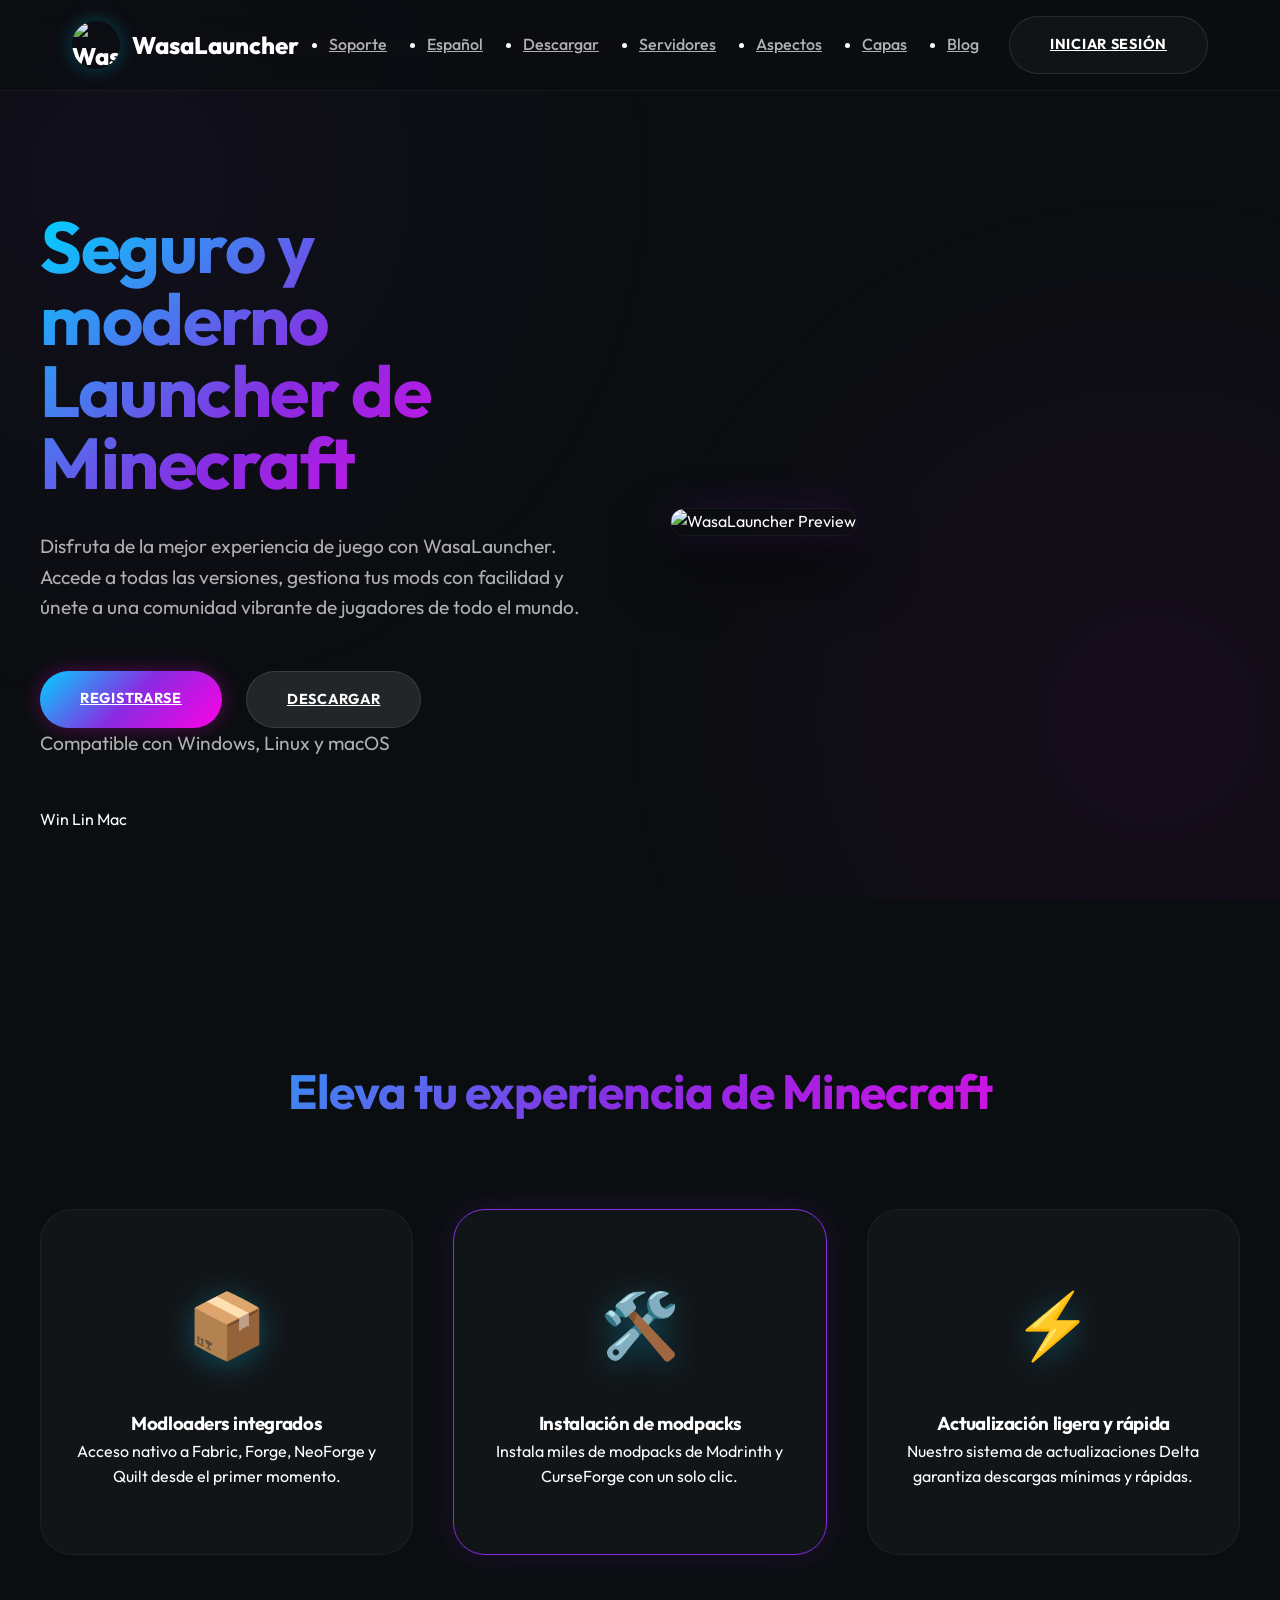
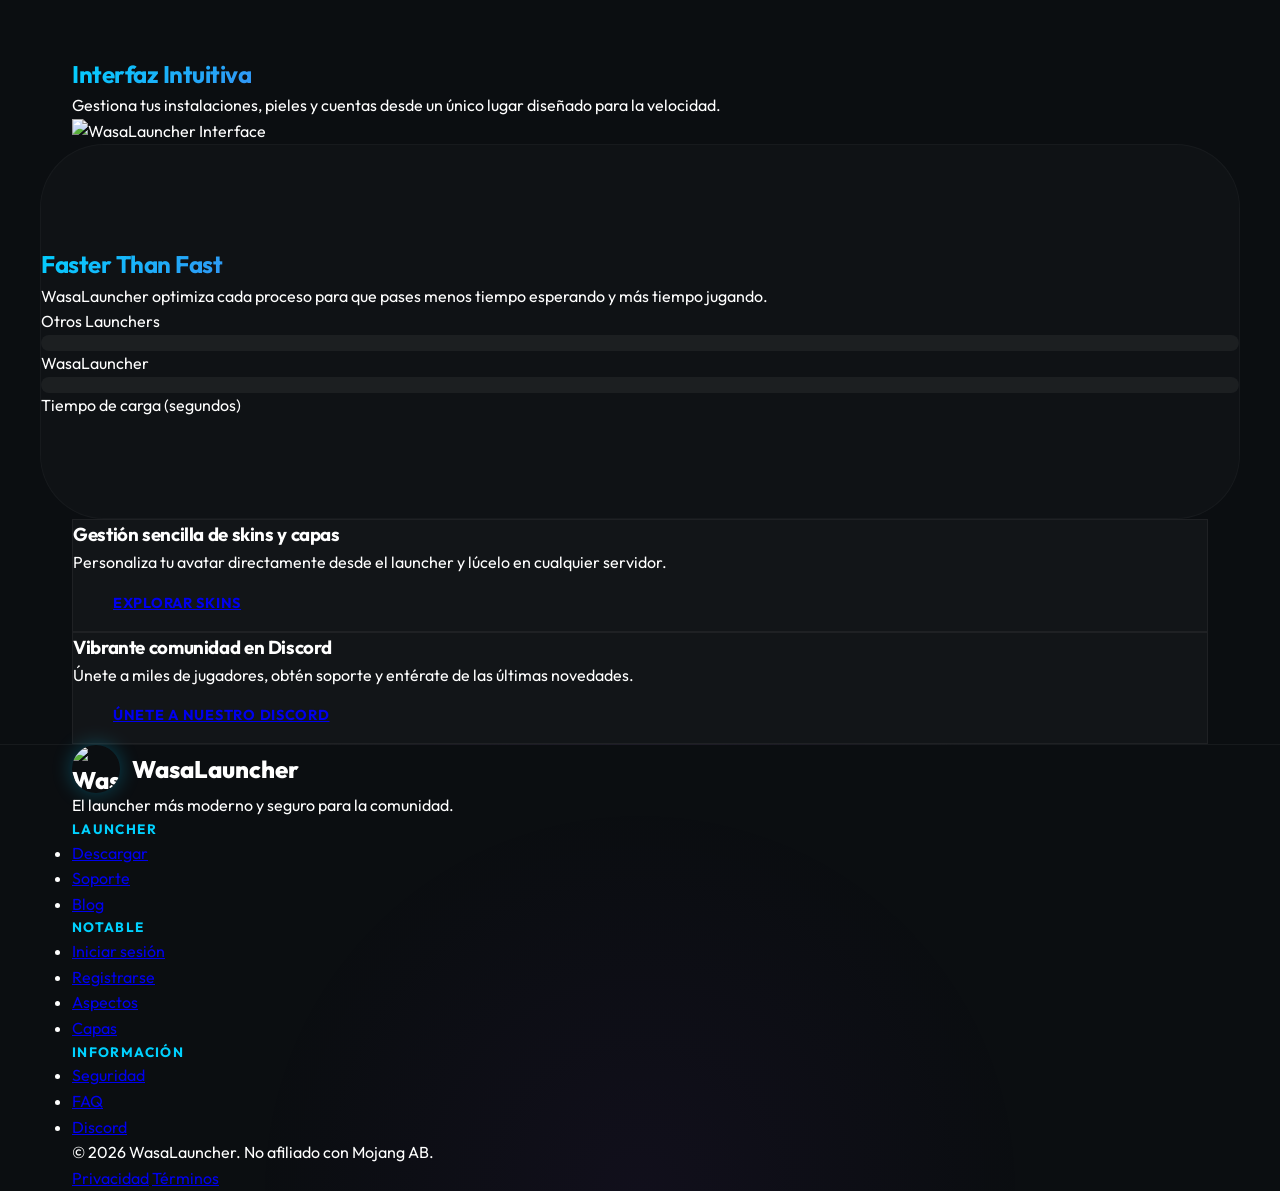
==== index.html @ fb7c4995 "Add files via upload" ====
<!DOCTYPE html>
<html lang="es">
<head>
    <meta charset="UTF-8">
    <meta name="viewport" content="width=device-width, initial-scale=1.0">
    <title>WasaLauncher | Seguro y moderno Launcher de Minecraft</title>
    <link rel="stylesheet" href="style.css">
    <link rel="preconnect" href="https://fonts.googleapis.com">
    <link rel="preconnect" href="https://fonts.gstatic.com" crossorigin>
    <link href="https://fonts.googleapis.com/css2?family=Outfit:wght@300;400;600;700&display=swap" rel="stylesheet">
    <script src="https://kit.fontawesome.com/your-code.js" crossorigin="anonymous"></script> <!-- Placeholder for icons -->
    <meta name="description" content="Descarga WasaLauncher, el launcher de Minecraft más seguro y moderno. Compatible con modloaders, modpacks e instalaciones personalizadas.">
</head>
<body>
    <header class="header">
        <nav class="nav container">
            <div class="logo">
                <img src="assets/logo.png" alt="WasaLauncher Logo">
                <span>WasaLauncher</span>
            </div>
            <ul class="nav-links">
                <li><a href="#">Soporte</a></li>
                <li class="dropdown"><a href="#">Español</a></li>
                <li><a href="#download">Descargar</a></li>
                <li><a href="#">Servidores</a></li>
                <li><a href="#">Aspectos</a></li>
                <li><a href="#">Capas</a></li>
                <li><a href="#">Blog</a></li>
            </ul>
            <div class="nav-auth">
                <a href="#" class="btn btn-login">Iniciar sesión</a>
            </div>
        </nav>
    </header>

    <main>
        <!-- Hero Section -->
        <section class="hero container">
            <div class="hero-content">
                <h1 class="gradient-text">Seguro y moderno Launcher de Minecraft</h1>
                <p>Disfruta de la mejor experiencia de juego con WasaLauncher. Accede a todas las versiones, gestiona tus mods con facilidad y únete a una comunidad vibrante de jugadores de todo el mundo.</p>
                <div class="hero-btns">
                    <a href="#" class="btn btn-primary">Registrarse</a>
                    <a href="#download" class="btn btn-secondary">Descargar</a>
                </div>
                <div class="hero-compatibility">
                    <p>Compatible con Windows, Linux y macOS</p>
                    <div class="os-icons">
                        <!-- Simplified OS icons -->
                        <span class="os">Win</span>
                        <span class="os">Lin</span>
                        <span class="os">Mac</span>
                    </div>
                </div>
            </div>
            <div class="hero-image">
                <img src="assets/preview.png" alt="WasaLauncher Preview">
            </div>
        </section>

        <!-- Features Section -->
        <section class="features container">
            <h2 class="section-title gradient-text">Eleva tu experiencia de Minecraft</h2>
            <div class="features-grid">
                <div class="feature-card">
                    <div class="feature-icon">📦</div>
                    <h3>Modloaders integrados</h3>
                    <p>Acceso nativo a Fabric, Forge, NeoForge y Quilt desde el primer momento.</p>
                </div>
                <div class="feature-card highlighted">
                    <div class="feature-icon">🛠️</div>
                    <h3>Instalación de modpacks</h3>
                    <p>Instala miles de modpacks de Modrinth y CurseForge con un solo clic.</p>
                </div>
                <div class="feature-card">
                    <div class="feature-icon">⚡</div>
                    <h3>Actualización ligera y rápida</h3>
                    <p>Nuestro sistema de actualizaciones Delta garantiza descargas mínimas y rápidas.</p>
                </div>
            </div>
        </section>

        <!-- Preview Section -->
        <section class="preview-demo container">
            <div class="preview-text">
                <h2 class="gradient-text">Interfaz Intuitiva</h2>
                <p>Gestiona tus instalaciones, pieles y cuentas desde un único lugar diseñado para la velocidad.</p>
            </div>
            <div class="preview-gallery">
                <img src="assets/preview.png" alt="WasaLauncher Interface">
            </div>
        </section>

        <!-- Faster Than Fast Section -->
        <section class="stats container">
            <div class="stats-content">
                <h2 class="gradient-text">Faster Than Fast</h2>
                <p>WasaLauncher optimiza cada proceso para que pases menos tiempo esperando y más tiempo jugando.</p>
                <div class="chart-container">
                    <div class="bar-group">
                        <label>Otros Launchers</label>
                        <div class="bar-outer">
                            <div class="bar-inner others" style="width: 80%;"></div>
                        </div>
                    </div>
                    <div class="bar-group">
                        <label>WasaLauncher</label>
                        <div class="bar-outer">
                            <div class="bar-inner wasa" style="width: 25%;"></div>
                        </div>
                    </div>
                    <span class="chart-note">Tiempo de carga (segundos)</span>
                </div>
            </div>
        </section>

        <!-- Community & Support -->
        <section class="community container">
            <div class="community-grid">
                <div class="comm-card skins">
                    <div class="comm-content">
                        <h3>Gestión sencilla de skins y capas</h3>
                        <p>Personaliza tu avatar directamente desde el launcher y lúcelo en cualquier servidor.</p>
                        <a href="#" class="btn btn-outline">Explorar skins</a>
                    </div>
                </div>
                <div class="comm-card discord">
                    <div class="comm-content">
                        <h3>Vibrante comunidad en Discord</h3>
                        <p>Únete a miles de jugadores, obtén soporte y entérate de las últimas novedades.</p>
                        <a href="#" class="btn btn-discord">Únete a nuestro Discord</a>
                    </div>
                </div>
            </div>
        </section>
    </main>

    <footer class="footer">
        <div class="container footer-grid">
            <div class="footer-brand">
                <div class="logo">
                    <img src="assets/logo.png" alt="WasaLauncher Logo">
                    <span>WasaLauncher</span>
                </div>
                <p>El launcher más moderno y seguro para la comunidad.</p>
                <div class="social-icons">
                    <!-- Icons here -->
                </div>
            </div>
            <div class="footer-links">
                <h4>Launcher</h4>
                <ul>
                    <li><a href="#">Descargar</a></li>
                    <li><a href="#">Soporte</a></li>
                    <li><a href="#">Blog</a></li>
                </ul>
            </div>
            <div class="footer-links">
                <h4>Notable</h4>
                <ul>
                    <li><a href="#">Iniciar sesión</a></li>
                    <li><a href="#">Registrarse</a></li>
                    <li><a href="#">Aspectos</a></li>
                    <li><a href="#">Capas</a></li>
                </ul>
            </div>
            <div class="footer-links">
                <h4>Información</h4>
                <ul>
                    <li><a href="#">Seguridad</a></li>
                    <li><a href="#">FAQ</a></li>
                    <li><a href="#">Discord</a></li>
                </ul>
            </div>
        </div>
        <div class="footer-bottom container">
            <p>&copy; 2026 WasaLauncher. No afiliado con Mojang AB.</p>
            <div class="legal-links">
                <a href="#">Privacidad</a>
                <a href="#">Términos</a>
            </div>
        </div>
    </footer>
</body>
</html>
---- style.css ----
:root {
    /* New Vibrant Gaming Palette */
    --brand-pink: #FF00E5;
    --brand-purple: #8A2BE2;
    --brand-blue: #00D1FF;
    --brand-gradient: linear-gradient(135deg, var(--brand-blue), var(--brand-purple), var(--brand-pink));
    
    --bg-darkest: #0B0E11;
    --bg-surface: rgba(255, 255, 255, 0.03);
    --bg-surface-hover: rgba(255, 255, 255, 0.08);
    
    --text-primary: #FFFFFF;
    --text-secondary: #B0B0B0;
    --text-muted: #707070;
    
    --transition-fast: 0.2s ease;
    --transition-smooth: 0.4s cubic-bezier(0.16, 1, 0.3, 1);
    --radius-full: 9999px;
    --radius-card: 32px;
    
    --glow-pink: 0 0 20px rgba(255, 0, 229, 0.3);
    --glow-blue: 0 0 20px rgba(0, 209, 255, 0.3);
}

* {
    margin: 0;
    padding: 0;
    box-sizing: border-box;
    cursor: default;
}

a, button, .btn {
    cursor: pointer;
}

body {
    font-family: 'Outfit', sans-serif;
    background-color: var(--bg-darkest);
    color: var(--text-primary);
    line-height: 1.6;
    overflow-x: hidden;
    scroll-behavior: smooth;
}

/* Background Effects */
body::before {
    content: '';
    position: fixed;
    top: 0;
    left: 0;
    width: 100%;
    height: 100%;
    background: 
        radial-gradient(circle at 10% 20%, rgba(138, 43, 226, 0.05) 0%, transparent 40%),
        radial-gradient(circle at 90% 80%, rgba(255, 0, 229, 0.05) 0%, transparent 40%);
    pointer-events: none;
    z-index: -1;
}

.container {
    max-width: 1200px;
    margin: 0 auto;
    padding: 0 2rem;
}

/* Typography Enhancements */
h1, h2, h3 {
    font-weight: 700;
    letter-spacing: -0.02em;
}

.gradient-text {
    background: var(--brand-gradient);
    -webkit-background-clip: text;
    -webkit-text-fill-color: transparent;
    background-clip: text;
}

/* Header & Nav */
.header {
    background: rgba(11, 14, 17, 0.7);
    backdrop-filter: blur(20px);
    position: sticky;
    top: 0;
    z-index: 1000;
    border-bottom: 1px solid rgba(255, 255, 255, 0.05);
}

.nav {
    display: flex;
    justify-content: space-between;
    align-items: center;
    height: 90px;
}

.logo {
    display: flex;
    align-items: center;
    gap: 12px;
    font-size: 1.5rem;
    font-weight: 800;
}

.logo img {
    height: 48px;
    width: 48px;
    border-radius: 50%;
    box-shadow: var(--glow-blue);
}

.nav-links {
    display: flex;
    gap: 2.5rem;
}

.nav-links a {
    color: var(--text-secondary);
    font-size: 1rem;
    font-weight: 500;
}

.nav-links a:hover {
    color: var(--text-primary);
    text-shadow: 0 0 10px rgba(255, 255, 255, 0.3);
}

/* Buttons */
.btn {
    display: inline-block;
    padding: 1rem 2.5rem;
    border-radius: var(--radius-full);
    font-weight: 700;
    transition: var(--transition-smooth);
    border: none;
    text-transform: uppercase;
    font-size: 0.9rem;
    letter-spacing: 0.05em;
}

.btn-login {
    background: var(--bg-surface);
    border: 1px solid rgba(255, 255, 255, 0.1);
    color: var(--text-primary);
}

.btn-login:hover {
    background: var(--bg-surface-hover);
    border-color: rgba(255, 255, 255, 0.2);
}

.btn-primary {
    background: var(--brand-gradient);
    color: white;
    box-shadow: var(--glow-pink);
}

.btn-primary:hover {
    transform: translateY(-3px) scale(1.02);
    box-shadow: 0 10px 30px rgba(138, 43, 226, 0.4);
}

.btn-secondary {
    background: rgba(255, 255, 255, 0.1);
    backdrop-filter: blur(10px);
    color: white;
    border: 1px solid rgba(255, 255, 255, 0.1);
}

.btn-secondary:hover {
    background: rgba(255, 255, 255, 0.15);
    transform: translateY(-3px);
}

/* Hero Section */
.hero {
    padding: 120px 0;
    display: grid;
    grid-template-columns: 1fr 1fr;
    align-items: center;
    gap: 60px;
}

.hero-content h1 {
    font-size: 4.5rem;
    line-height: 1;
    margin-bottom: 2rem;
}

.hero-content p {
    font-size: 1.2rem;
    color: var(--text-secondary);
    margin-bottom: 3rem;
    max-width: 550px;
}

.hero-btns {
    display: flex;
    gap: 1.5rem;
}

.hero-image img {
    border-radius: var(--radius-card);
    box-shadow: 0 30px 60px rgba(0,0,0,0.8), 0 0 40px rgba(138, 43, 226, 0.2);
    border: 1px solid rgba(255, 255, 255, 0.05);
}

/* Features Gallery */
.features {
    padding: 100px 0;
}

.section-title {
    text-align: center;
    font-size: 3rem;
    margin-bottom: 5rem;
}

.features-grid {
    display: grid;
    grid-template-columns: repeat(3, 1fr);
    gap: 2.5rem;
}

.feature-card {
    background: var(--bg-surface);
    padding: 4rem 2rem;
    border-radius: var(--radius-card);
    border: 1px solid rgba(255, 255, 255, 0.05);
    backdrop-filter: blur(10px);
    text-align: center;
    transition: var(--transition-smooth);
    position: relative;
    overflow: hidden;
}

.feature-card::before {
    content: '';
    position: absolute;
    top: 0;
    left: 0;
    width: 100%;
    height: 100%;
    background: var(--brand-gradient);
    opacity: 0;
    transition: var(--transition-smooth);
    z-index: -1;
}

.feature-card:hover {
    transform: translateY(-15px);
    border-color: rgba(255, 255, 255, 0.2);
    box-shadow: 0 20px 40px rgba(0,0,0,0.4);
}

.feature-card.highlighted {
    border: 1px solid var(--brand-purple);
    box-shadow: 0 0 30px rgba(138, 43, 226, 0.15);
}

.feature-icon {
    font-size: 4rem;
    margin-bottom: 2rem;
    filter: drop-shadow(0 5px 15px rgba(0, 209, 255, 0.3));
}

/* Stats (Chart) */
.stats {
    padding: 100px 0;
    background: rgba(255, 255, 255, 0.02);
    border-radius: 64px;
    border: 1px solid rgba(255, 255, 255, 0.03);
}

.bar-outer {
    background: rgba(255, 255, 255, 0.05);
    height: 16px;
    border-radius: 8px;
}

.bar-inner.wasa {
    background: var(--brand-gradient);
    box-shadow: 0 0 20px rgba(255, 0, 229, 0.4);
}

/* Community & Footer */
.comm-card {
    background: var(--bg-surface);
    border: 1px solid rgba(255, 255, 255, 0.05);
    overflow: hidden;
    position: relative;
}

.comm-card.discord:hover {
    border-color: #5865F2;
    box-shadow: 0 0 30px rgba(88, 101, 242, 0.2);
}

.footer {
    border-top: 1px solid rgba(255, 255, 255, 0.05);
    background: radial-gradient(circle at bottom, rgba(138, 43, 226, 0.05) 0%, transparent 50%);
}

.footer h4 {
    color: var(--brand-blue);
    text-transform: uppercase;
    font-size: 0.85rem;
    letter-spacing: 0.1em;
}

/* Responsive Overrides */
@media (max-width: 992px) {
    .hero { grid-template-columns: 1fr; text-align: center; }
    .hero-content h1 { font-size: 3rem; }
    .hero-btns { justify-content: center; }
}
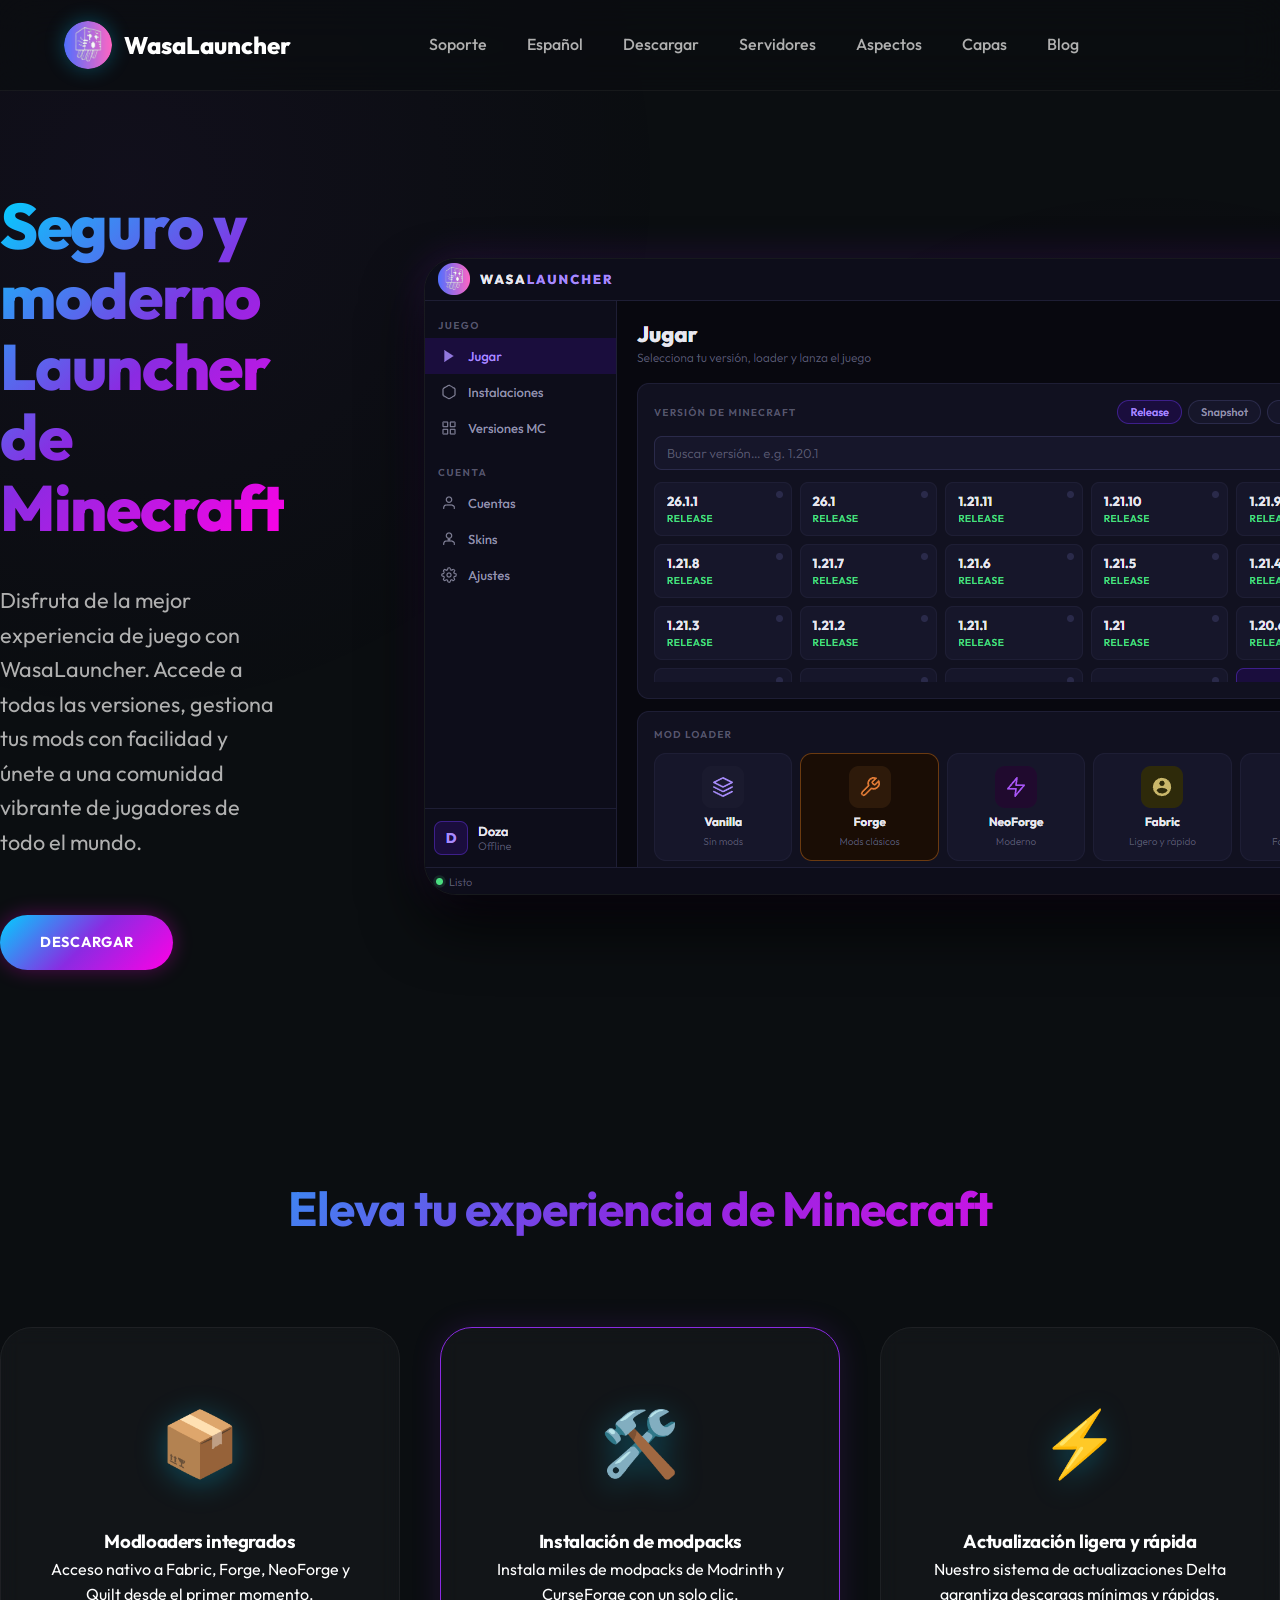
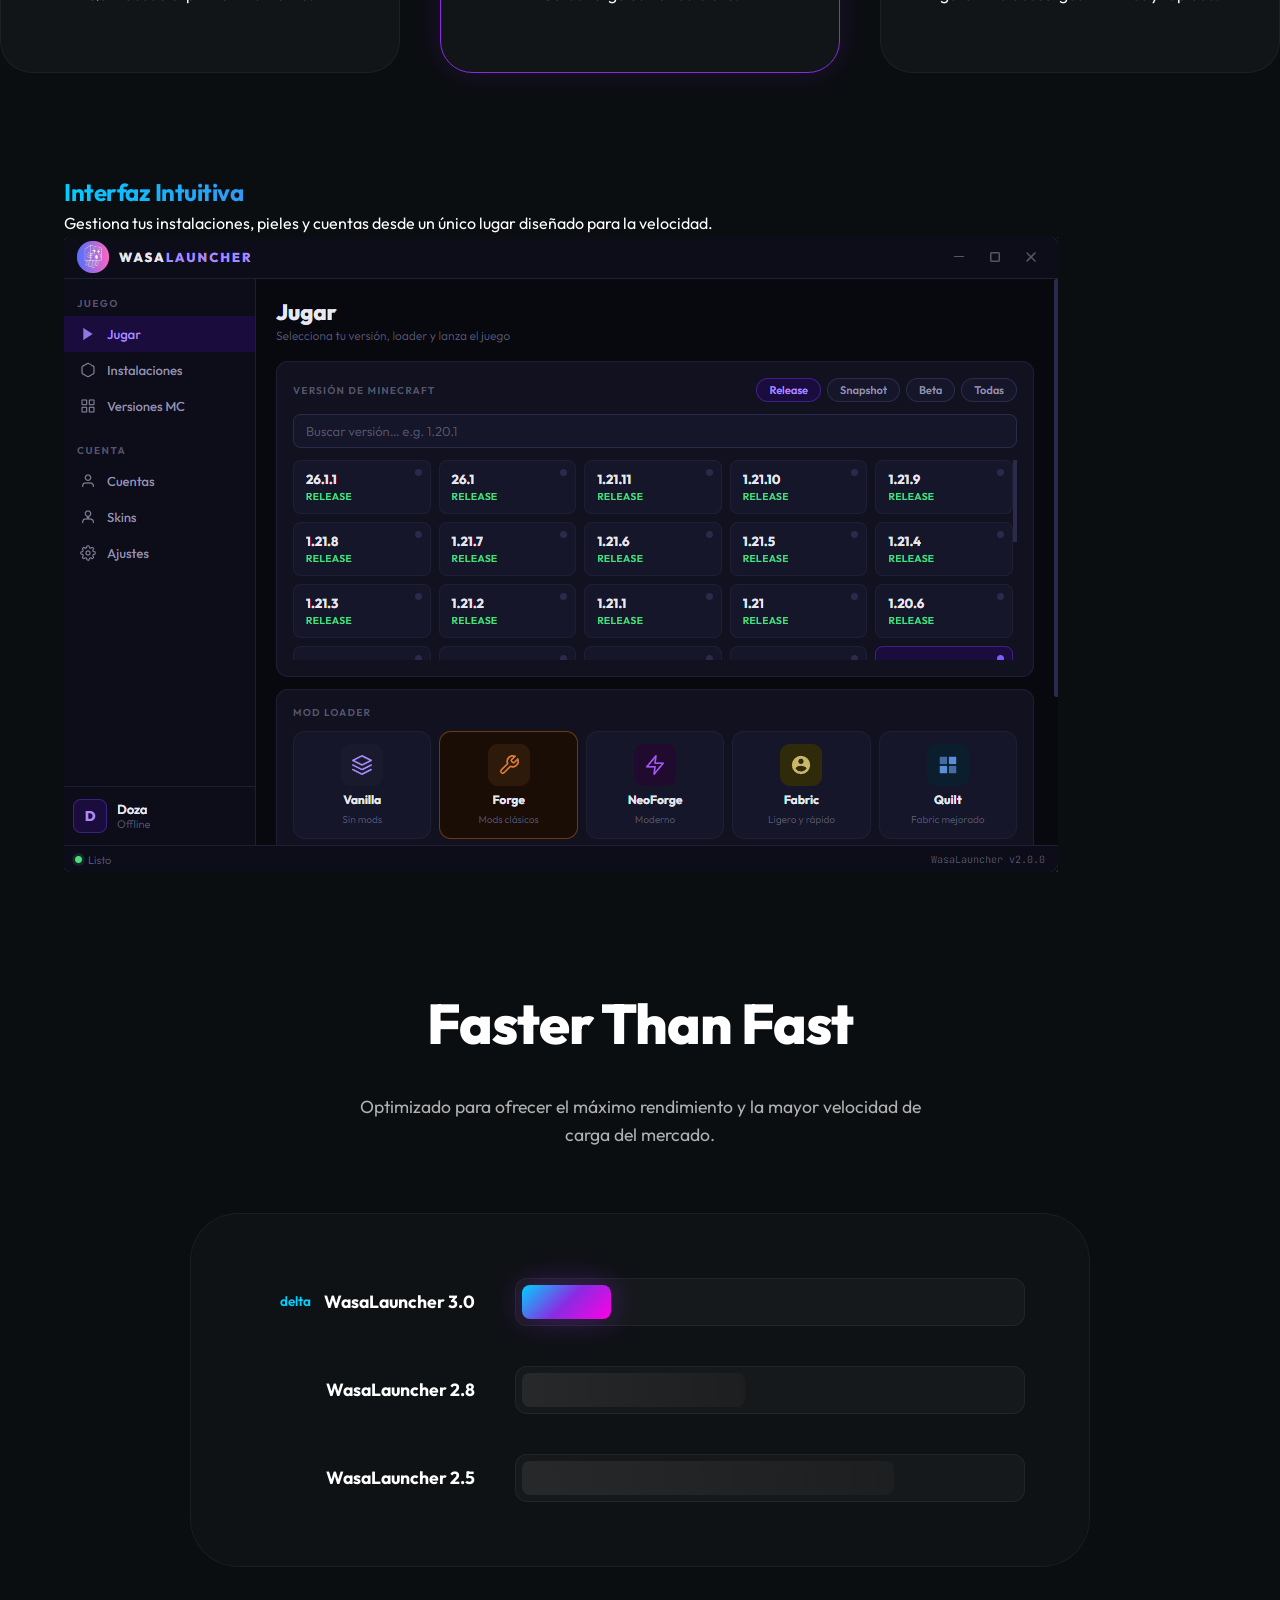
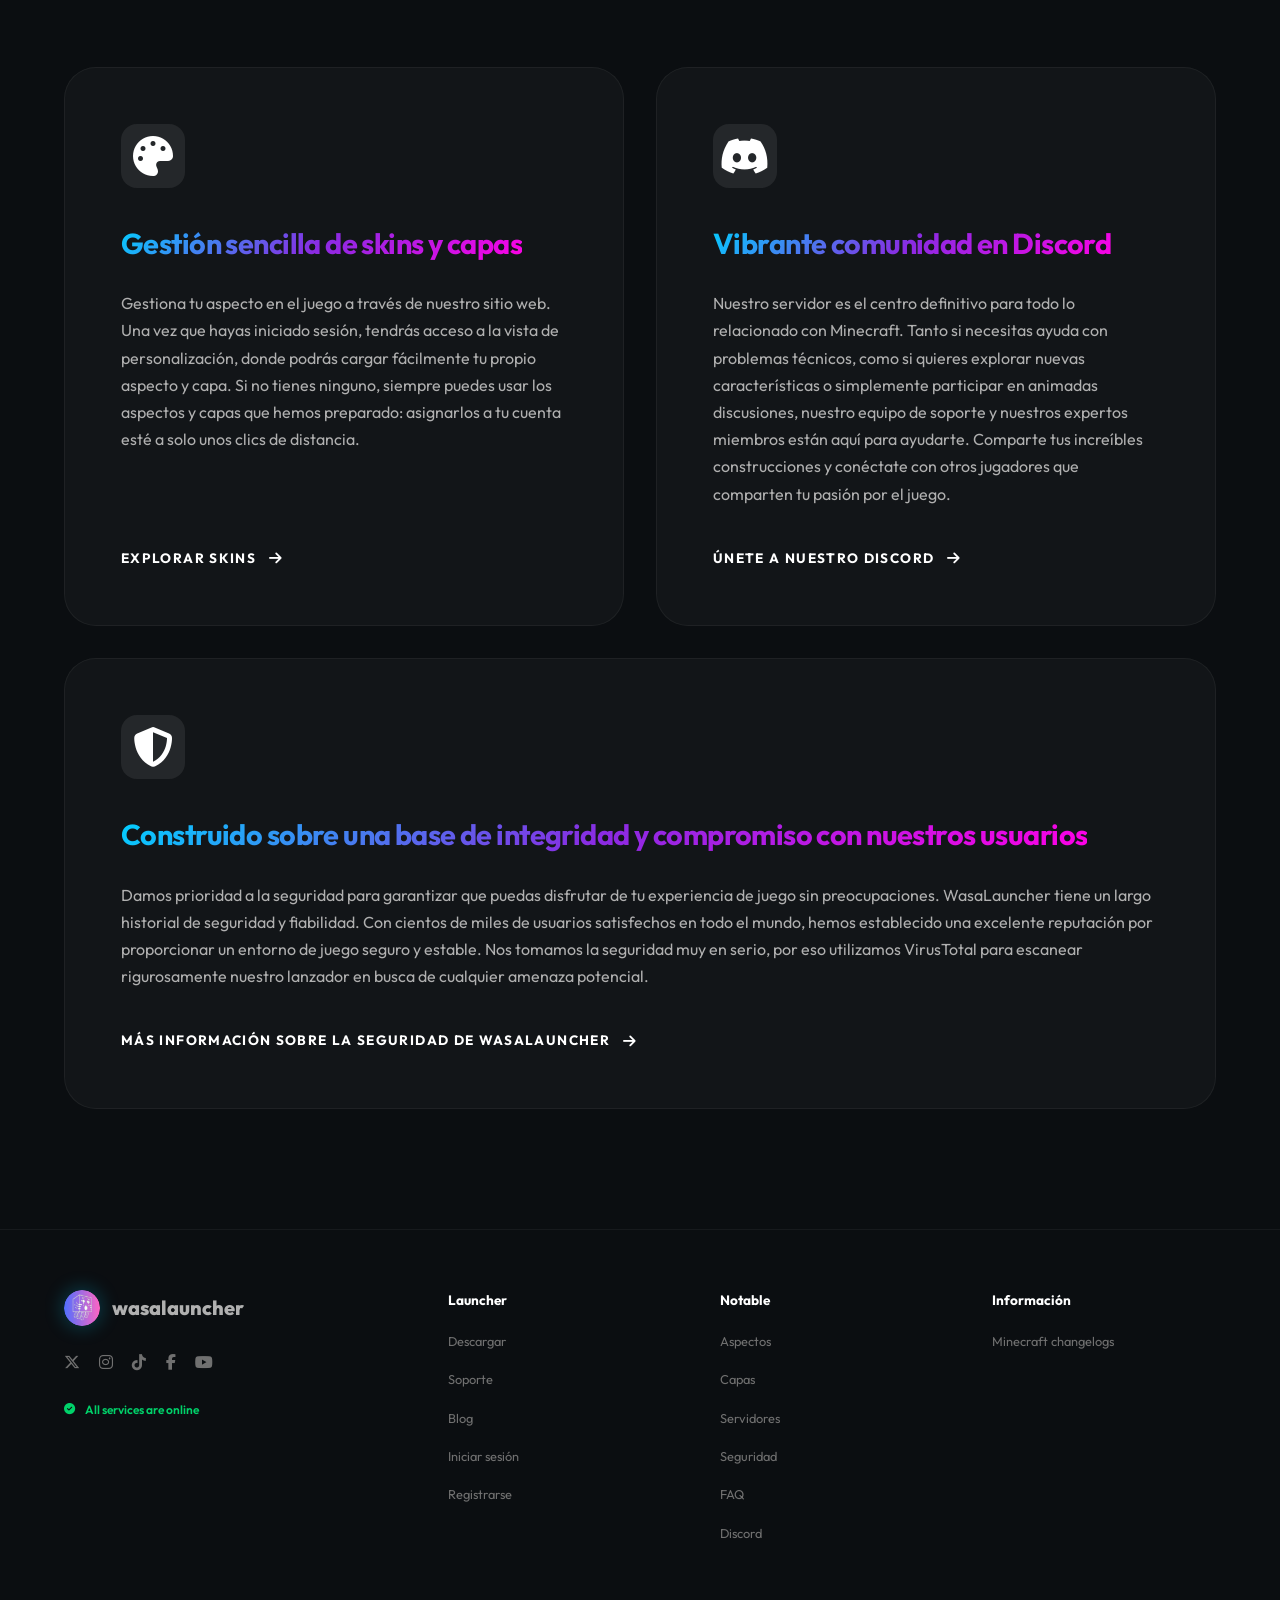
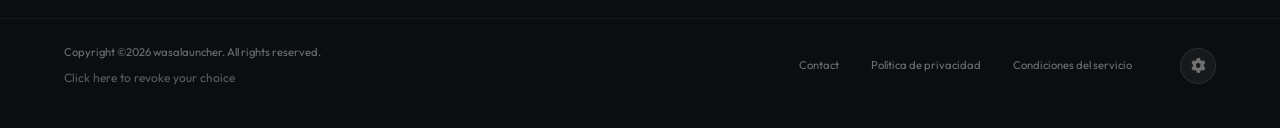
==== commit 3d49244f: "Add files via upload" ====
--- a/index.html
+++ b/index.html
@@ -7,8 +7,8 @@
     <link rel="stylesheet" href="style.css">
     <link rel="preconnect" href="https://fonts.googleapis.com">
     <link rel="preconnect" href="https://fonts.gstatic.com" crossorigin>
-    <link href="https://fonts.googleapis.com/css2?family=Outfit:wght@300;400;600;700&display=swap" rel="stylesheet">
-    <script src="https://kit.fontawesome.com/your-code.js" crossorigin="anonymous"></script> <!-- Placeholder for icons -->
+    <link href="https://fonts.googleapis.com/css2?family=Outfit:wght@300;400;600;700;800&display=swap" rel="stylesheet">
+    <link rel="stylesheet" href="https://cdnjs.cloudflare.com/ajax/libs/font-awesome/6.5.1/css/all.min.css">
     <meta name="description" content="Descarga WasaLauncher, el launcher de Minecraft más seguro y moderno. Compatible con modloaders, modpacks e instalaciones personalizadas.">
 </head>
 <body>
@@ -28,7 +28,6 @@
                 <li><a href="#">Blog</a></li>
             </ul>
             <div class="nav-auth">
-                <a href="#" class="btn btn-login">Iniciar sesión</a>
             </div>
         </nav>
     </header>
@@ -40,17 +39,7 @@
                 <h1 class="gradient-text">Seguro y moderno Launcher de Minecraft</h1>
                 <p>Disfruta de la mejor experiencia de juego con WasaLauncher. Accede a todas las versiones, gestiona tus mods con facilidad y únete a una comunidad vibrante de jugadores de todo el mundo.</p>
                 <div class="hero-btns">
-                    <a href="#" class="btn btn-primary">Registrarse</a>
-                    <a href="#download" class="btn btn-secondary">Descargar</a>
-                </div>
-                <div class="hero-compatibility">
-                    <p>Compatible con Windows, Linux y macOS</p>
-                    <div class="os-icons">
-                        <!-- Simplified OS icons -->
-                        <span class="os">Win</span>
-                        <span class="os">Lin</span>
-                        <span class="os">Mac</span>
-                    </div>
+                    <a href="#download" class="btn btn-primary">Descargar</a>
                 </div>
             </div>
             <div class="hero-image">
@@ -91,25 +80,37 @@
             </div>
         </section>
 
-        <!-- Faster Than Fast Section -->
+        <!-- Performance Stats -->
         <section class="stats container">
-            <div class="stats-content">
-                <h2 class="gradient-text">Faster Than Fast</h2>
-                <p>WasaLauncher optimiza cada proceso para que pases menos tiempo esperando y más tiempo jugando.</p>
-                <div class="chart-container">
-                    <div class="bar-group">
-                        <label>Otros Launchers</label>
-                        <div class="bar-outer">
-                            <div class="bar-inner others" style="width: 80%;"></div>
-                        </div>
-                    </div>
-                    <div class="bar-group">
-                        <label>WasaLauncher</label>
-                        <div class="bar-outer">
-                            <div class="bar-inner wasa" style="width: 25%;"></div>
-                        </div>
-                    </div>
-                    <span class="chart-note">Tiempo de carga (segundos)</span>
+            <div class="stats-header">
+                <h2>Faster Than Fast</h2>
+                <p>Optimizado para ofrecer el máximo rendimiento y la mayor velocidad de carga del mercado.</p>
+            </div>
+            <div class="comparison-chart">
+                <div class="comparison-row">
+                    <div class="comparison-label">
+                        <span class="delta">delta</span>
+                        <span class="version">WasaLauncher 3.0</span>
+                    </div>
+                    <div class="bar-container">
+                        <div class="bar-vibrant" style="width: 18%;"></div>
+                    </div>
+                </div>
+                <div class="comparison-row">
+                    <div class="comparison-label">
+                        <span class="version">WasaLauncher 2.8</span>
+                    </div>
+                    <div class="bar-container">
+                        <div class="bar-gray" style="width: 45%;"></div>
+                    </div>
+                </div>
+                <div class="comparison-row">
+                    <div class="comparison-label">
+                        <span class="version">WasaLauncher 2.5</span>
+                    </div>
+                    <div class="bar-container">
+                        <div class="bar-gray" style="width: 75%;"></div>
+                    </div>
                 </div>
             </div>
         </section>
@@ -117,19 +118,23 @@
         <!-- Community & Support -->
         <section class="community container">
             <div class="community-grid">
-                <div class="comm-card skins">
-                    <div class="comm-content">
-                        <h3>Gestión sencilla de skins y capas</h3>
-                        <p>Personaliza tu avatar directamente desde el launcher y lúcelo en cualquier servidor.</p>
-                        <a href="#" class="btn btn-outline">Explorar skins</a>
-                    </div>
-                </div>
-                <div class="comm-card discord">
-                    <div class="comm-content">
-                        <h3>Vibrante comunidad en Discord</h3>
-                        <p>Únete a miles de jugadores, obtén soporte y entérate de las últimas novedades.</p>
-                        <a href="#" class="btn btn-discord">Únete a nuestro Discord</a>
-                    </div>
+                <div class="comm-card">
+                    <div class="comm-icon"><i class="fa-solid fa-palette"></i></div>
+                    <h3 class="gradient-text">Gestión sencilla de skins y capas</h3>
+                    <p>Gestiona tu aspecto en el juego a través de nuestro sitio web. Una vez que hayas iniciado sesión, tendrás acceso a la vista de personalización, donde podrás cargar fácilmente tu propio aspecto y capa. Si no tienes ninguno, siempre puedes usar los aspectos y capas que hemos preparado: asignarlos a tu cuenta esté a solo unos clics de distancia.</p>
+                    <a href="#" class="btn-text">Explorar skins <i class="fa-solid fa-arrow-right"></i></a>
+                </div>
+                <div class="comm-card">
+                    <div class="comm-icon"><i class="fa-brands fa-discord"></i></div>
+                    <h3 class="gradient-text">Vibrante comunidad en Discord</h3>
+                    <p>Nuestro servidor es el centro definitivo para todo lo relacionado con Minecraft. Tanto si necesitas ayuda con problemas técnicos, como si quieres explorar nuevas características o simplemente participar en animadas discusiones, nuestro equipo de soporte y nuestros expertos miembros están aquí para ayudarte. Comparte tus increíbles construcciones y conéctate con otros jugadores que comparten tu pasión por el juego.</p>
+                    <a href="#" class="btn-text">Únete a nuestro Discord <i class="fa-solid fa-arrow-right"></i></a>
+                </div>
+                <div class="comm-card security">
+                    <div class="comm-icon"><i class="fa-solid fa-shield-halved"></i></div>
+                    <h3 class="gradient-text">Construido sobre una base de integridad y compromiso con nuestros usuarios</h3>
+                    <p>Damos prioridad a la seguridad para garantizar que puedas disfrutar de tu experiencia de juego sin preocupaciones. WasaLauncher tiene un largo historial de seguridad y fiabilidad. Con cientos de miles de usuarios satisfechos en todo el mundo, hemos establecido una excelente reputación por proporcionar un entorno de juego seguro y estable. Nos tomamos la seguridad muy en serio, por eso utilizamos VirusTotal para escanear rigurosamente nuestro lanzador en busca de cualquier amenaza potencial.</p>
+                    <a href="#" class="btn-text">Más información sobre la seguridad de WasaLauncher <i class="fa-solid fa-arrow-right"></i></a>
                 </div>
             </div>
         </section>
@@ -140,11 +145,18 @@
             <div class="footer-brand">
                 <div class="logo">
                     <img src="assets/logo.png" alt="WasaLauncher Logo">
-                    <span>WasaLauncher</span>
-                </div>
-                <p>El launcher más moderno y seguro para la comunidad.</p>
+                    <span>wasalauncher</span>
+                </div>
                 <div class="social-icons">
-                    <!-- Icons here -->
+                    <a href="#"><i class="fa-brands fa-x-twitter"></i></a>
+                    <a href="#"><i class="fa-brands fa-instagram"></i></a>
+                    <a href="#"><i class="fa-brands fa-tiktok"></i></a>
+                    <a href="#"><i class="fa-brands fa-facebook-f"></i></a>
+                    <a href="#"><i class="fa-brands fa-youtube"></i></a>
+                </div>
+                <div class="service-status">
+                    <i class="fa-solid fa-circle-check"></i>
+                    <span>All services are online</span>
                 </div>
             </div>
             <div class="footer-links">
@@ -153,31 +165,42 @@
                     <li><a href="#">Descargar</a></li>
                     <li><a href="#">Soporte</a></li>
                     <li><a href="#">Blog</a></li>
+                    <li><a href="#">Iniciar sesión</a></li>
+                    <li><a href="#">Registrarse</a></li>
                 </ul>
             </div>
             <div class="footer-links">
                 <h4>Notable</h4>
                 <ul>
-                    <li><a href="#">Iniciar sesión</a></li>
-                    <li><a href="#">Registrarse</a></li>
                     <li><a href="#">Aspectos</a></li>
                     <li><a href="#">Capas</a></li>
-                </ul>
-            </div>
-            <div class="footer-links">
-                <h4>Información</h4>
-                <ul>
+                    <li><a href="#">Servidores</a></li>
                     <li><a href="#">Seguridad</a></li>
                     <li><a href="#">FAQ</a></li>
                     <li><a href="#">Discord</a></li>
                 </ul>
             </div>
+            <div class="footer-links">
+                <h4>Información</h4>
+                <ul>
+                    <li><a href="#">Minecraft changelogs</a></li>
+                </ul>
+            </div>
         </div>
         <div class="footer-bottom container">
-            <p>&copy; 2026 WasaLauncher. No afiliado con Mojang AB.</p>
-            <div class="legal-links">
-                <a href="#">Privacidad</a>
-                <a href="#">Términos</a>
+            <div class="footer-bottom-left">
+                <p>Copyright ©2026 wasalauncher. All rights reserved.</p>
+                <a href="#" class="revoke-choice">Click here to revoke your choice</a>
+            </div>
+            <div class="footer-bottom-right">
+                <div class="legal-links">
+                    <a href="#">Contact</a>
+                    <a href="#">Política de privacidad</a>
+                    <a href="#">Condiciones del servicio</a>
+                </div>
+                <div class="settings-icon">
+                    <i class="fa-solid fa-gear"></i>
+                </div>
             </div>
         </div>
     </footer>
--- a/style.css
+++ b/style.css
@@ -42,6 +42,15 @@
     scroll-behavior: smooth;
 }
 
+a {
+    text-decoration: none;
+    color: inherit;
+}
+
+ul {
+    list-style: none;
+}
+
 /* Background Effects */
 body::before {
     content: '';
@@ -58,9 +67,9 @@
 }
 
 .container {
-    max-width: 1200px;
+    max-width: 1400px;
     margin: 0 auto;
-    padding: 0 2rem;
+    padding: 0 4rem;
 }
 
 /* Typography Enhancements */
@@ -173,29 +182,37 @@
 
 /* Hero Section */
 .hero {
-    padding: 120px 0;
+    padding: 100px 0;
     display: grid;
-    grid-template-columns: 1fr 1fr;
-    align-items: center;
-    gap: 60px;
+    grid-template-columns: 1.5fr 0.5fr;
+    align-items: center;
+    gap: 0;
 }
 
 .hero-content h1 {
-    font-size: 4.5rem;
-    line-height: 1;
-    margin-bottom: 2rem;
+    font-size: 4rem;
+    line-height: 1.1;
+    margin-bottom: 2.5rem;
+    font-weight: 800;
+    max-width: none;
 }
 
 .hero-content p {
-    font-size: 1.2rem;
+    font-size: 1.35rem;
     color: var(--text-secondary);
-    margin-bottom: 3rem;
-    max-width: 550px;
+    margin-bottom: 3.5rem;
+    max-width: none;
 }
 
 .hero-btns {
     display: flex;
-    gap: 1.5rem;
+    gap: 1.2rem;
+}
+
+.hero-image {
+    transform: translateX(140px); /* Extremly pushed to the right */
+    position: relative;
+    z-index: 1;
 }
 
 .hero-image img {
@@ -263,53 +280,319 @@
     filter: drop-shadow(0 5px 15px rgba(0, 209, 255, 0.3));
 }
 
-/* Stats (Chart) */
+/* Stats (Comparison Chart) */
 .stats {
     padding: 100px 0;
+    text-align: center;
+}
+
+.stats-header h2 {
+    font-size: 3.5rem;
+    margin-bottom: 1.5rem;
+    font-weight: 800;
+}
+
+.stats-header p {
+    color: var(--text-secondary);
+    max-width: 600px;
+    margin: 0 auto 4rem;
+    font-size: 1.1rem;
+}
+
+.comparison-chart {
+    max-width: 900px;
+    margin: 0 auto;
     background: rgba(255, 255, 255, 0.02);
-    border-radius: 64px;
-    border: 1px solid rgba(255, 255, 255, 0.03);
-}
-
-.bar-outer {
-    background: rgba(255, 255, 255, 0.05);
-    height: 16px;
+    padding: 4rem;
+    border-radius: 48px;
+    border: 1px solid rgba(255, 255, 255, 0.05);
+    backdrop-filter: blur(10px);
+}
+
+.comparison-row {
+    display: flex;
+    align-items: center;
+    gap: 2.5rem;
+    margin-bottom: 2.5rem;
+}
+
+.comparison-row:last-child {
+    margin-bottom: 0;
+}
+
+.comparison-label {
+    width: 220px;
+    text-align: right;
+    display: flex;
+    justify-content: flex-end;
+    align-items: center;
+    gap: 0.8rem;
+    font-weight: 700;
+    font-size: 1.1rem;
+}
+
+.comparison-label .delta {
+    color: var(--brand-blue);
+    font-size: 0.85rem;
+    text-transform: lowercase;
+    font-weight: 600;
+}
+
+.bar-container {
+    flex: 1;
+    background: rgba(255, 255, 255, 0.03);
+    height: 48px;
+    border-radius: 12px;
+    padding: 6px;
+    border: 1px solid rgba(255, 255, 255, 0.05);
+    display: flex;
+}
+
+.bar-vibrant {
+    height: 100%;
+    background: var(--brand-gradient);
     border-radius: 8px;
-}
-
-.bar-inner.wasa {
-    background: var(--brand-gradient);
-    box-shadow: 0 0 20px rgba(255, 0, 229, 0.4);
-}
-
-/* Community & Footer */
+    box-shadow: 0 0 30px rgba(138, 43, 226, 0.4);
+    position: relative;
+}
+
+.bar-gray {
+    height: 100%;
+    background: linear-gradient(90deg, #333, #222);
+    border-radius: 8px;
+    opacity: 0.6;
+}
+
+@media (max-width: 768px) {
+    .stats-header h2 { font-size: 2.5rem; }
+    .comparison-row { flex-direction: column; align-items: flex-start; gap: 1rem; }
+    .comparison-label { width: auto; text-align: left; justify-content: flex-start; }
+    .bar-container { width: 100%; }
+}
+
+.community {
+    padding-bottom: 120px;
+}
+
+.community-grid {
+    display: grid;
+    grid-template-columns: 1fr 1fr;
+    gap: 2rem;
+}
+
 .comm-card {
     background: var(--bg-surface);
     border: 1px solid rgba(255, 255, 255, 0.05);
     overflow: hidden;
     position: relative;
-}
-
-.comm-card.discord:hover {
-    border-color: #5865F2;
-    box-shadow: 0 0 30px rgba(88, 101, 242, 0.2);
-}
-
-.footer {
-    border-top: 1px solid rgba(255, 255, 255, 0.05);
-    background: radial-gradient(circle at bottom, rgba(138, 43, 226, 0.05) 0%, transparent 50%);
-}
-
-.footer h4 {
-    color: var(--brand-blue);
+    padding: 3.5rem;
+    border-radius: var(--radius-card);
+    display: flex;
+    flex-direction: column;
+    align-items: flex-start;
+    text-align: left;
+    transition: var(--transition-smooth);
+}
+
+.comm-card:hover {
+    transform: translateY(-8px);
+    border-color: rgba(255, 255, 255, 0.1);
+}
+
+.comm-card.security {
+    grid-column: span 2;
+}
+
+.comm-icon {
+    font-size: 2.5rem;
+    margin-bottom: 2rem;
+    color: var(--text-primary);
+    background: var(--bg-surface-hover);
+    width: 64px;
+    height: 64px;
+    display: flex;
+    align-items: center;
+    justify-content: center;
+    border-radius: 16px;
+}
+
+.comm-card h3 {
+    font-size: 1.8rem;
+    margin-bottom: 1.5rem;
+}
+
+.comm-card p {
+    font-size: 1rem;
+    color: var(--text-secondary);
+    margin-bottom: 2.5rem;
+    line-height: 1.7;
+}
+
+.btn-text {
+    font-weight: 700;
     text-transform: uppercase;
     font-size: 0.85rem;
     letter-spacing: 0.1em;
+    display: flex;
+    align-items: center;
+    gap: 0.8rem;
+    color: var(--text-primary);
+    margin-top: auto;
+}
+
+.btn-text i {
+    font-size: 0.9rem;
+    transition: transform 0.3s ease;
+}
+
+.btn-text:hover i {
+    transform: translateX(5px);
+}
+
+.footer {
+    background: var(--bg-darkest);
+    padding: 60px 0 40px;
+    border-top: 1px solid rgba(255, 255, 255, 0.05);
+    color: var(--text-secondary);
+}
+
+.footer-grid {
+    display: grid;
+    grid-template-columns: 1.5fr 1fr 1fr 1fr;
+    gap: 3rem;
+    margin-bottom: 60px;
+}
+
+.footer-brand .logo {
+    display: flex;
+    align-items: center;
+    gap: 12px;
+    font-size: 1.25rem;
+    font-weight: 800;
+    margin-bottom: 1.5rem;
+    text-transform: lowercase;
+}
+
+.footer-brand .logo img {
+    height: 36px;
+    width: 36px;
+}
+
+.footer-brand .social-icons {
+    display: flex;
+    gap: 1.2rem;
+    margin-bottom: 1.5rem;
+    font-size: 1rem;
+    color: var(--text-muted);
+}
+
+.footer-brand .social-icons a {
+    transition: var(--transition-fast);
+}
+
+.footer-brand .social-icons a:hover {
+    color: var(--text-primary);
+    transform: translateY(-3px);
+}
+
+.service-status {
+    display: flex;
+    align-items: center;
+    gap: 0.6rem;
+    font-size: 0.75rem;
+    color: #00d26a; /* SKlauncher green */
+    font-weight: 600;
+}
+
+.service-status i {
+    font-size: 0.7rem;
+}
+
+.footer-links h4 {
+    margin-bottom: 1rem;
+    color: var(--text-primary);
+    font-size: 0.85rem;
+    font-weight: 700;
+}
+
+.footer-links ul li {
+    margin-bottom: 0.8rem;
+}
+
+.footer-links ul li a {
+    color: var(--text-muted);
+    font-size: 0.8rem;
+    transition: var(--transition-fast);
+}
+
+.footer-links ul li a:hover {
+    color: var(--text-primary);
+}
+
+.footer-bottom {
+    display: flex;
+    justify-content: space-between;
+    align-items: center;
+    padding-top: 25px;
+    border-top: 1px solid rgba(255, 255, 255, 0.05);
+    color: var(--text-muted);
+    font-size: 0.7rem;
+}
+
+.footer-bottom-left p {
+    margin-bottom: 0.4rem;
+}
+
+.revoke-choice {
+    font-size: 0.75rem;
+    text-decoration: none;
+    opacity: 0.8;
+}
+
+.footer-bottom-right {
+    display: flex;
+    align-items: center;
+    gap: 3rem;
+}
+
+.footer-bottom-right .legal-links {
+    display: flex;
+    gap: 2rem;
+}
+
+.settings-icon {
+    width: 36px;
+    height: 36px;
+    display: flex;
+    align-items: center;
+    justify-content: center;
+    background: rgba(255, 255, 255, 0.05);
+    border-radius: 50%;
+    font-size: 0.9rem;
+    border: 1px solid rgba(255, 255, 255, 0.08);
+    transition: var(--transition-fast);
+}
+
+.settings-icon:hover {
+    background: rgba(255, 255, 255, 0.12);
+    color: var(--text-primary);
+    transform: rotate(45deg);
 }
 
 /* Responsive Overrides */
 @media (max-width: 992px) {
+    .nav-links { display: none; }
     .hero { grid-template-columns: 1fr; text-align: center; }
     .hero-content h1 { font-size: 3rem; }
     .hero-btns { justify-content: center; }
-}
+    .features-grid { grid-template-columns: 1fr; }
+    .community-grid { grid-template-columns: 1fr; }
+    .footer-grid { grid-template-columns: 1fr 1fr; gap: 4rem; }
+    .footer-bottom { flex-direction: column; gap: 2.5rem; text-align: center; }
+    .footer-bottom-right { flex-direction: column; gap: 2rem; }
+}
+
+@media (max-width: 576px) {
+    .hero-content h1 { font-size: 2.5rem; }
+    .footer-grid { grid-template-columns: 1fr; }
+}
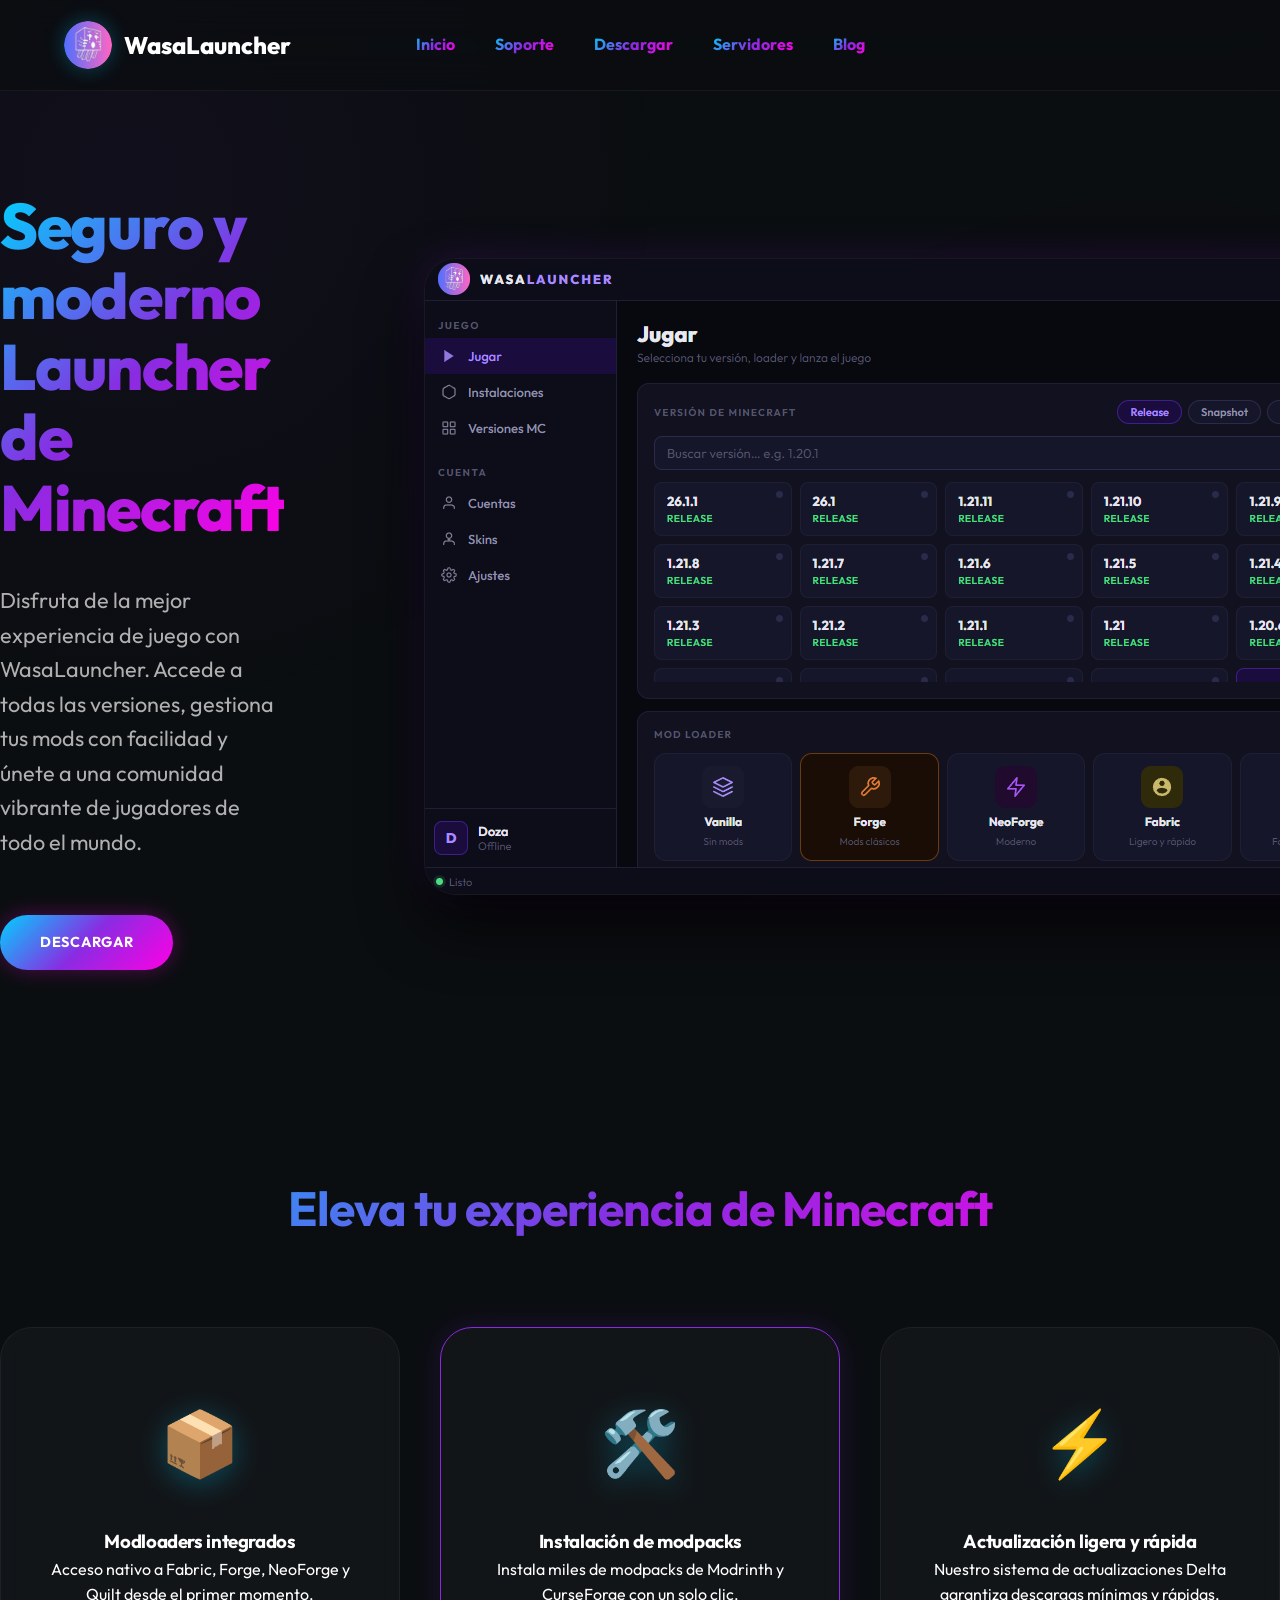
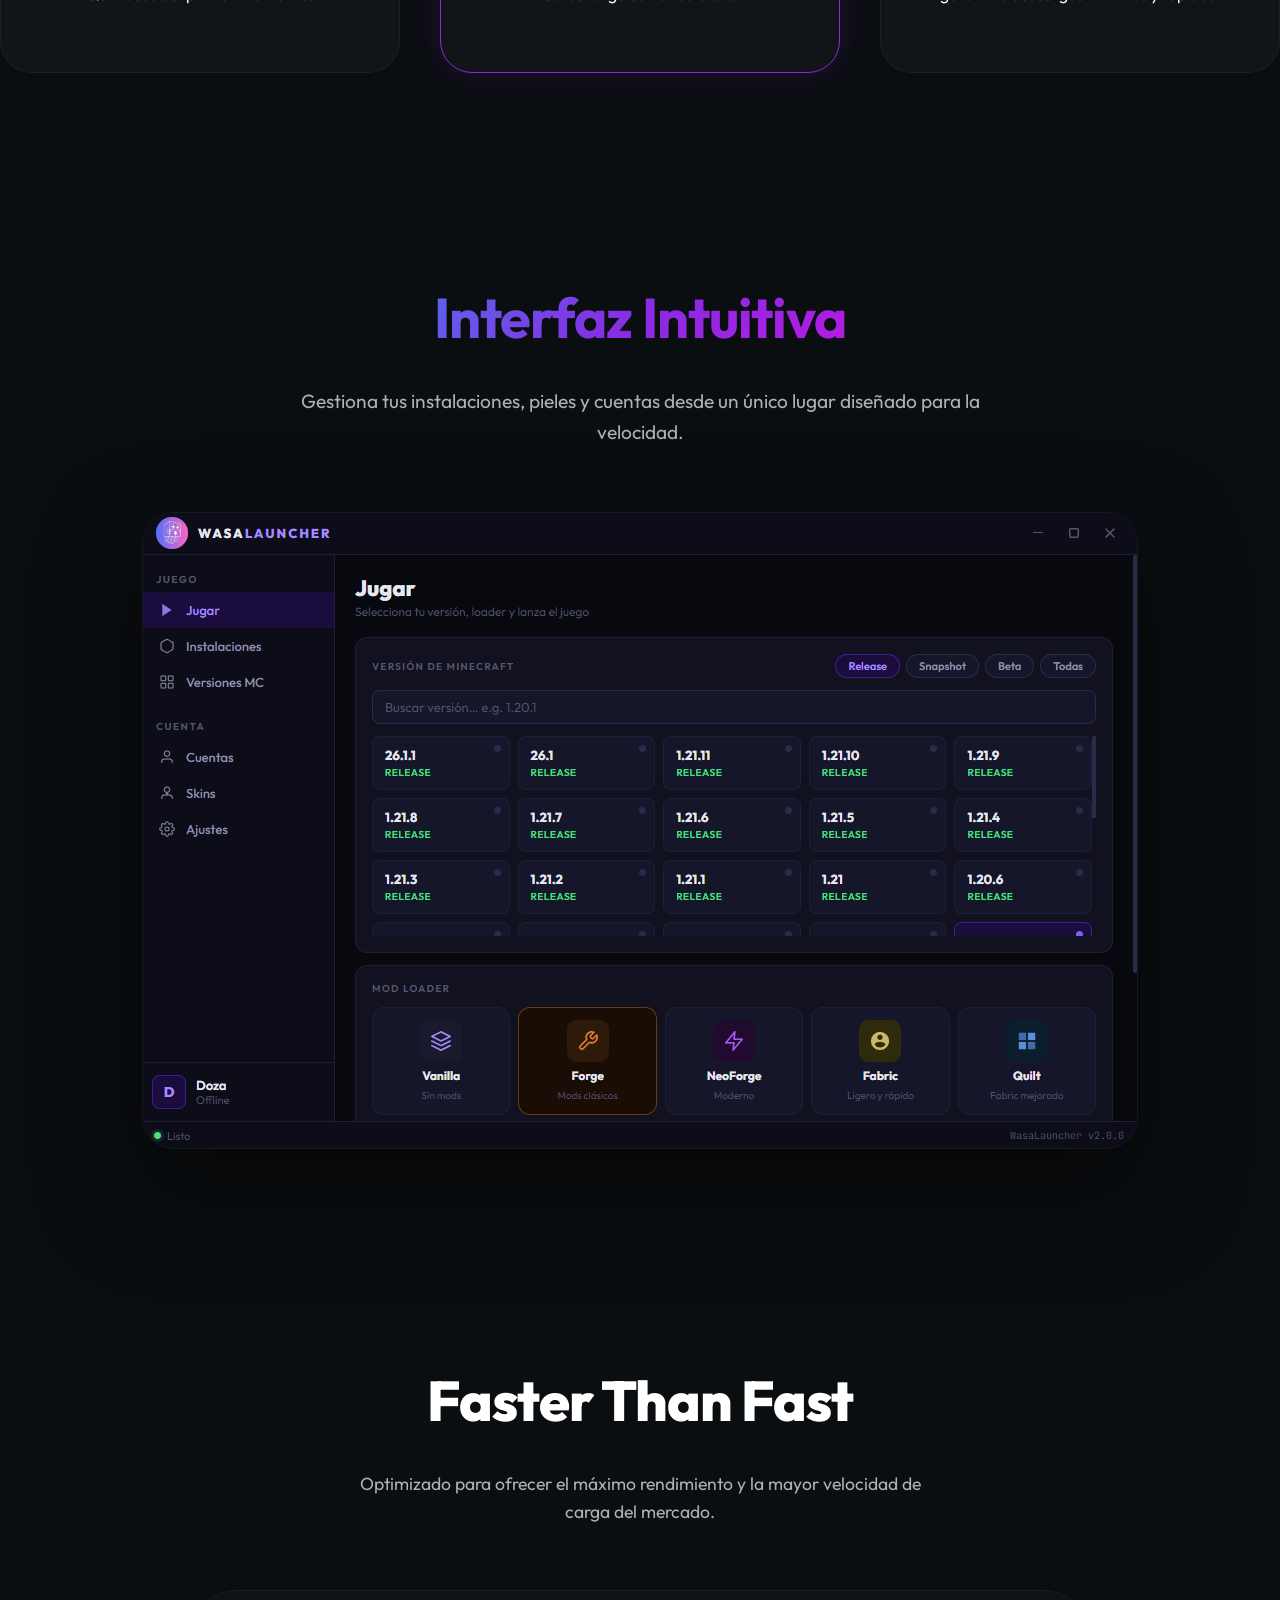
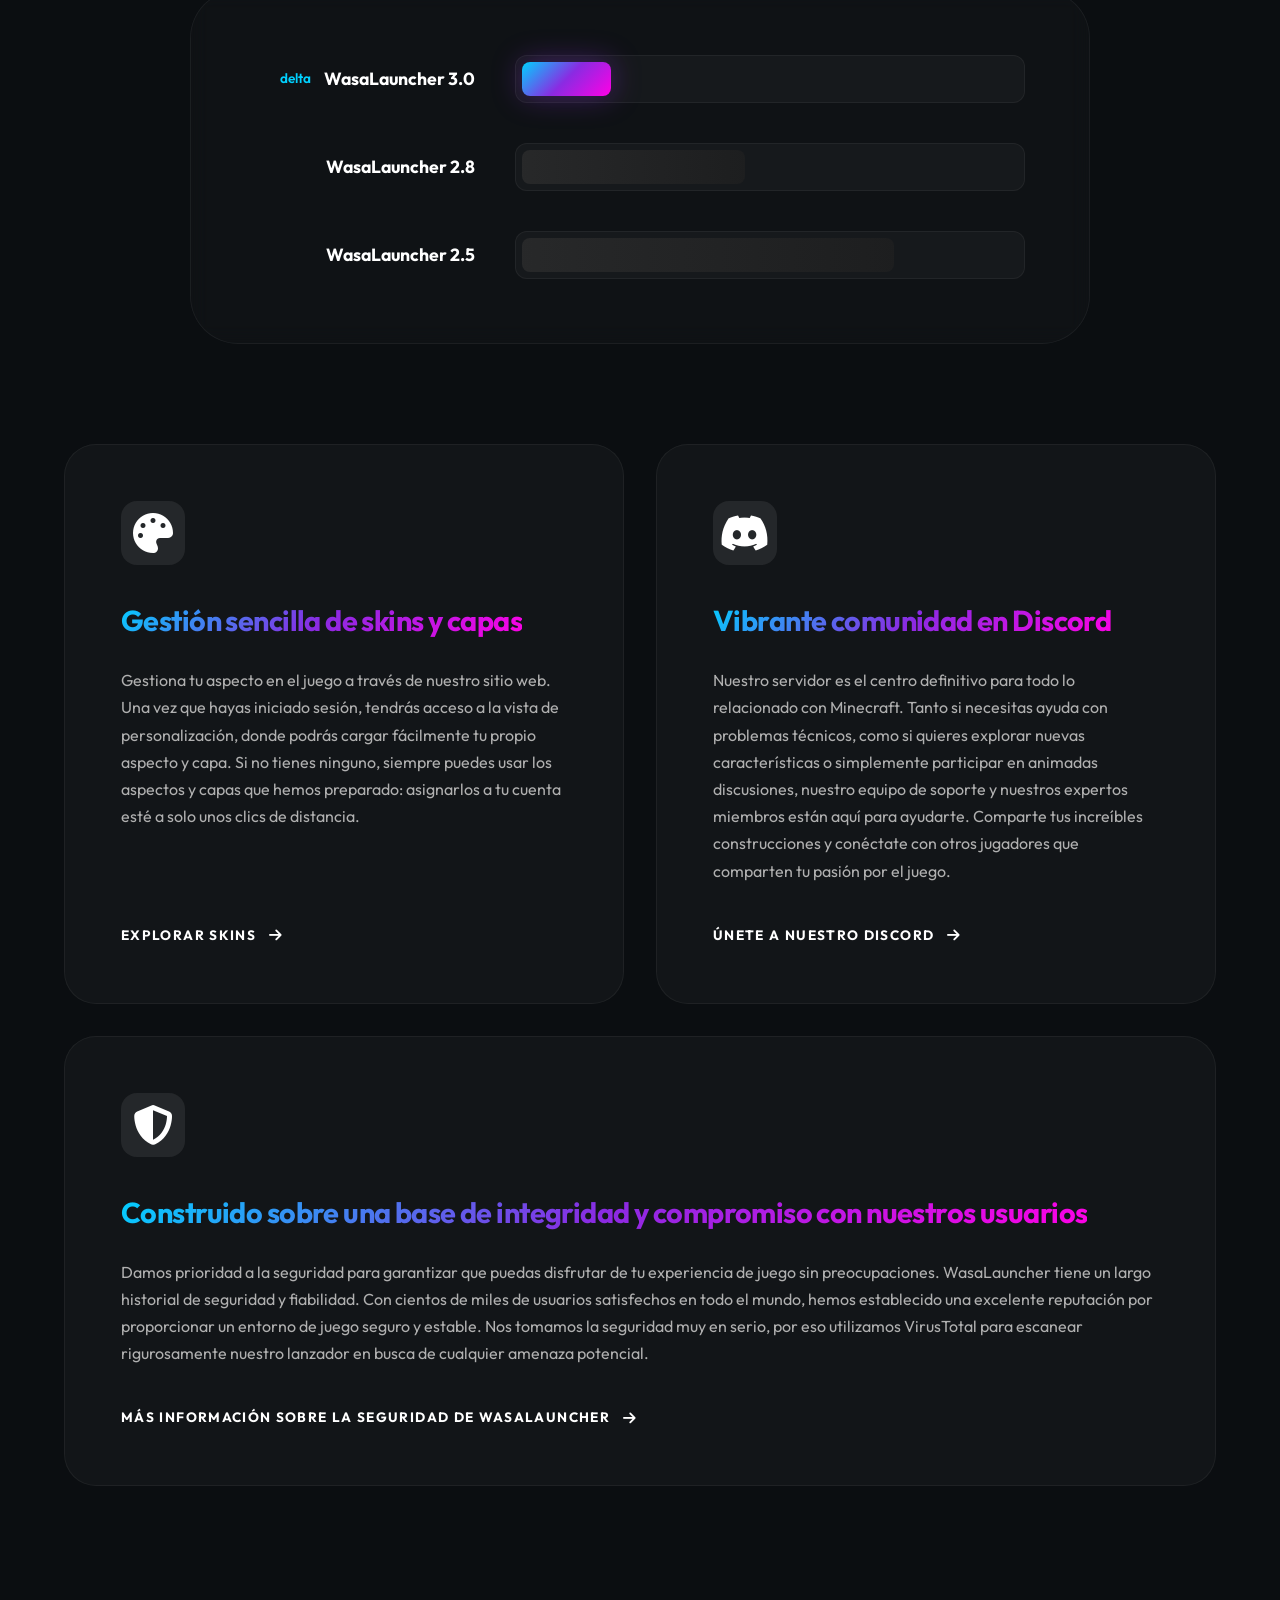
==== commit 40824883: "Add files via upload" ====
--- a/index.html
+++ b/index.html
@@ -9,6 +9,7 @@
     <link rel="preconnect" href="https://fonts.gstatic.com" crossorigin>
     <link href="https://fonts.googleapis.com/css2?family=Outfit:wght@300;400;600;700;800&display=swap" rel="stylesheet">
     <link rel="stylesheet" href="https://cdnjs.cloudflare.com/ajax/libs/font-awesome/6.5.1/css/all.min.css">
+    <link rel="icon" type="image/png" href="assets/logo.png">
     <meta name="description" content="Descarga WasaLauncher, el launcher de Minecraft más seguro y moderno. Compatible con modloaders, modpacks e instalaciones personalizadas.">
 </head>
 <body>
@@ -19,13 +20,11 @@
                 <span>WasaLauncher</span>
             </div>
             <ul class="nav-links">
-                <li><a href="#">Soporte</a></li>
-                <li class="dropdown"><a href="#">Español</a></li>
-                <li><a href="#download">Descargar</a></li>
-                <li><a href="#">Servidores</a></li>
-                <li><a href="#">Aspectos</a></li>
-                <li><a href="#">Capas</a></li>
-                <li><a href="#">Blog</a></li>
+                <li><a href="index.html">Inicio</a></li>
+                <li><a href="https://discord.gg/kmmDEfPF3F" target="_blank">Soporte</a></li>
+                <li><a href="https://www.mediafire.com/file/vbs8zoifski4bdo/WasaLauncher_3.0.msi/file" target="_blank">Descargar</a></li>
+                <li><a href="servers.html">Servidores</a></li>
+                <li><a href="blog.html">Blog</a></li>
             </ul>
             <div class="nav-auth">
             </div>
@@ -39,7 +38,7 @@
                 <h1 class="gradient-text">Seguro y moderno Launcher de Minecraft</h1>
                 <p>Disfruta de la mejor experiencia de juego con WasaLauncher. Accede a todas las versiones, gestiona tus mods con facilidad y únete a una comunidad vibrante de jugadores de todo el mundo.</p>
                 <div class="hero-btns">
-                    <a href="#download" class="btn btn-primary">Descargar</a>
+                    <a href="https://www.mediafire.com/file/vbs8zoifski4bdo/WasaLauncher_3.0.msi/file" class="btn btn-primary" target="_blank">Descargar</a>
                 </div>
             </div>
             <div class="hero-image">
@@ -128,7 +127,7 @@
                     <div class="comm-icon"><i class="fa-brands fa-discord"></i></div>
                     <h3 class="gradient-text">Vibrante comunidad en Discord</h3>
                     <p>Nuestro servidor es el centro definitivo para todo lo relacionado con Minecraft. Tanto si necesitas ayuda con problemas técnicos, como si quieres explorar nuevas características o simplemente participar en animadas discusiones, nuestro equipo de soporte y nuestros expertos miembros están aquí para ayudarte. Comparte tus increíbles construcciones y conéctate con otros jugadores que comparten tu pasión por el juego.</p>
-                    <a href="#" class="btn-text">Únete a nuestro Discord <i class="fa-solid fa-arrow-right"></i></a>
+                    <a href="https://discord.gg/kmmDEfPF3F" class="btn-text" target="_blank">Únete a nuestro Discord <i class="fa-solid fa-arrow-right"></i></a>
                 </div>
                 <div class="comm-card security">
                     <div class="comm-icon"><i class="fa-solid fa-shield-halved"></i></div>
@@ -140,69 +139,5 @@
         </section>
     </main>
 
-    <footer class="footer">
-        <div class="container footer-grid">
-            <div class="footer-brand">
-                <div class="logo">
-                    <img src="assets/logo.png" alt="WasaLauncher Logo">
-                    <span>wasalauncher</span>
-                </div>
-                <div class="social-icons">
-                    <a href="#"><i class="fa-brands fa-x-twitter"></i></a>
-                    <a href="#"><i class="fa-brands fa-instagram"></i></a>
-                    <a href="#"><i class="fa-brands fa-tiktok"></i></a>
-                    <a href="#"><i class="fa-brands fa-facebook-f"></i></a>
-                    <a href="#"><i class="fa-brands fa-youtube"></i></a>
-                </div>
-                <div class="service-status">
-                    <i class="fa-solid fa-circle-check"></i>
-                    <span>All services are online</span>
-                </div>
-            </div>
-            <div class="footer-links">
-                <h4>Launcher</h4>
-                <ul>
-                    <li><a href="#">Descargar</a></li>
-                    <li><a href="#">Soporte</a></li>
-                    <li><a href="#">Blog</a></li>
-                    <li><a href="#">Iniciar sesión</a></li>
-                    <li><a href="#">Registrarse</a></li>
-                </ul>
-            </div>
-            <div class="footer-links">
-                <h4>Notable</h4>
-                <ul>
-                    <li><a href="#">Aspectos</a></li>
-                    <li><a href="#">Capas</a></li>
-                    <li><a href="#">Servidores</a></li>
-                    <li><a href="#">Seguridad</a></li>
-                    <li><a href="#">FAQ</a></li>
-                    <li><a href="#">Discord</a></li>
-                </ul>
-            </div>
-            <div class="footer-links">
-                <h4>Información</h4>
-                <ul>
-                    <li><a href="#">Minecraft changelogs</a></li>
-                </ul>
-            </div>
-        </div>
-        <div class="footer-bottom container">
-            <div class="footer-bottom-left">
-                <p>Copyright ©2026 wasalauncher. All rights reserved.</p>
-                <a href="#" class="revoke-choice">Click here to revoke your choice</a>
-            </div>
-            <div class="footer-bottom-right">
-                <div class="legal-links">
-                    <a href="#">Contact</a>
-                    <a href="#">Política de privacidad</a>
-                    <a href="#">Condiciones del servicio</a>
-                </div>
-                <div class="settings-icon">
-                    <i class="fa-solid fa-gear"></i>
-                </div>
-            </div>
-        </div>
-    </footer>
 </body>
 </html>
--- a/style.css
+++ b/style.css
@@ -97,7 +97,6 @@
 
 .nav {
     display: flex;
-    justify-content: space-between;
     align-items: center;
     height: 90px;
 }
@@ -108,6 +107,7 @@
     gap: 12px;
     font-size: 1.5rem;
     font-weight: 800;
+    flex: 1;
 }
 
 .logo img {
@@ -120,17 +120,27 @@
 .nav-links {
     display: flex;
     gap: 2.5rem;
+    flex: 0;
+    justify-content: center;
+}
+
+.nav-auth {
+    flex: 1;
 }
 
 .nav-links a {
-    color: var(--text-secondary);
     font-size: 1rem;
-    font-weight: 500;
+    font-weight: 700;
+    background: var(--brand-gradient);
+    -webkit-background-clip: text;
+    -webkit-text-fill-color: transparent;
+    background-clip: text;
+    transition: var(--transition-smooth);
 }
 
 .nav-links a:hover {
-    color: var(--text-primary);
-    text-shadow: 0 0 10px rgba(255, 255, 255, 0.3);
+    filter: brightness(1.2);
+    transform: scale(1.05);
 }
 
 /* Buttons */
@@ -280,6 +290,31 @@
     filter: drop-shadow(0 5px 15px rgba(0, 209, 255, 0.3));
 }
 
+/* Preview Section */
+.preview-demo {
+    padding: 100px 0;
+    text-align: center;
+}
+
+.preview-text h2 {
+    font-size: 3.5rem;
+    margin-bottom: 1.5rem;
+}
+
+.preview-text p {
+    color: var(--text-secondary);
+    max-width: 700px;
+    margin: 0 auto 4rem;
+    font-size: 1.2rem;
+}
+
+.preview-gallery img {
+    border-radius: var(--radius-card);
+    box-shadow: 0 40px 100px rgba(0,0,0,0.6);
+    border: 1px solid rgba(255, 255, 255, 0.05);
+    max-width: 100%;
+}
+
 /* Stats (Comparison Chart) */
 .stats {
     padding: 100px 0;
